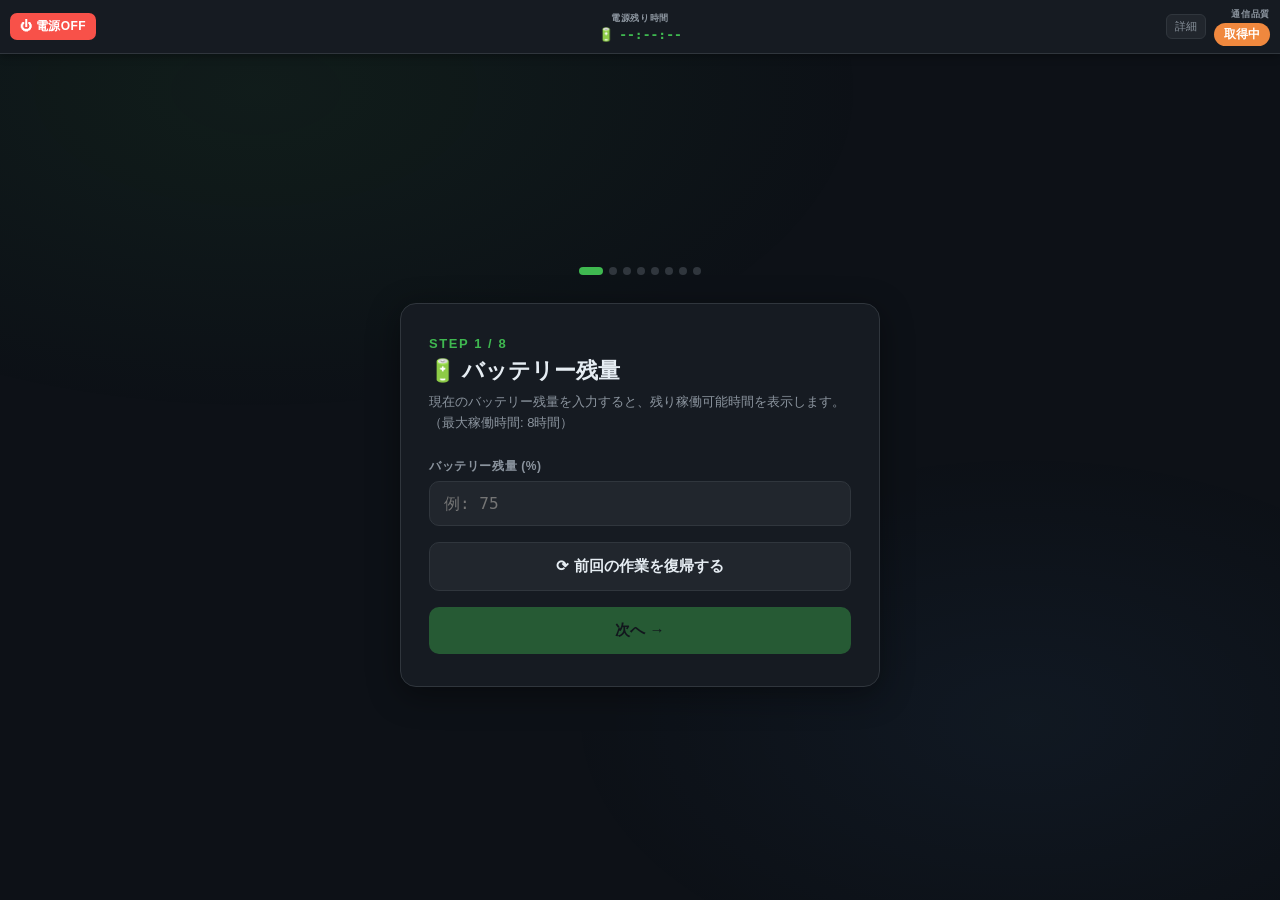
==== templates/SoccerCalculation.html @ c4f5f4d7 "初回公開: 林業支援Webアプリ (mysite) Co-Authored-By: Claude Opus 5.5 <noreply@anthropic.com>" ====
<!DOCTYPE html>
<html lang="ja">
<head>
  <meta charset="UTF-8">
  <meta name="viewport" content="width=device-width, initial-scale=1.0">
  <title>Geo Field Studio</title>

  <style>
    /* ===== CSS VARIABLES ===== */
    :root {
      --bg: #0d1117;
      --surface: #161b22;
      --surface2: #21262d;
      --border: #30363d;
      --accent: #3fb950;
      --accent2: #58a6ff;
      --warn: #f0883e;
      --danger: #f85149;
      --text: #e6edf3;
      --text2: #8b949e;
      --radius: 10px;
      --transition: 0.35s cubic-bezier(.4,0,.2,1);
    }

    * { box-sizing: border-box; margin: 0; padding: 0; }

    body {
      font-family: 'Noto Sans JP', sans-serif;
      background: var(--bg);
      color: var(--text);
      min-height: 100dvh;
      overflow-x: hidden;
    }

    /* ===== BACKGROUND TEXTURE ===== */
    body::before {
      content: '';
      position: fixed; inset: 0;
      background:
        radial-gradient(ellipse 80% 60% at 20% 10%, rgba(63,185,80,.07) 0%, transparent 60%),
        radial-gradient(ellipse 60% 50% at 80% 80%, rgba(88,166,255,.05) 0%, transparent 60%);
      pointer-events: none;
      z-index: 0;
    }

    /* ===== SCREENS ===== */
    .screen {
      position: fixed; top: 54px; left: 0; right: 0; bottom: 0;
      display: flex; flex-direction: column;
      align-items: center; justify-content: center;
      padding: 24px 20px;
      opacity: 0;
      pointer-events: none;
      transition: opacity var(--transition);
      overflow-y: auto;
      z-index: 1;
    }
    .screen.active {
      opacity: 1;
      pointer-events: all;
    }

    /* ===== CARD ===== */
    .card {
      background: var(--surface);
      border: 1px solid var(--border);
      border-radius: 16px;
      padding: 32px 28px;
      width: 100%;
      max-width: 480px;
      box-shadow: 0 8px 32px rgba(0,0,0,.4);
    }

    /* ===== STEP INDICATOR ===== */
    .step-indicator {
      display: flex; gap: 6px;
      justify-content: center;
      margin-bottom: 28px;
    }
    .step-dot {
      width: 8px; height: 8px;
      border-radius: 50%;
      background: var(--border);
      transition: background .3s, width .3s;
    }
    .step-dot.done { background: var(--accent); }
    .step-dot.current {
      background: var(--accent);
      width: 24px; border-radius: 4px;
    }

    /* ===== TYPOGRAPHY ===== */
    .screen-title {
      font-size: 13px; font-weight: 700;
      letter-spacing: .12em; text-transform: uppercase;
      color: var(--accent);
      margin-bottom: 6px;
    }
    h2 {
      font-size: 22px; font-weight: 700;
      line-height: 1.3;
      margin-bottom: 6px;
    }
    .screen-desc {
      font-size: 13px; color: var(--text2);
      line-height: 1.6;
      margin-bottom: 24px;
    }

    /* ===== INPUTS ===== */
    .field { margin-bottom: 16px; }
    .field label {
      display: block;
      font-size: 12px; font-weight: 700;
      letter-spacing: .05em; text-transform: uppercase;
      color: var(--text2);
      margin-bottom: 6px;
    }
    input[type="number"], input[type="text"], select {
      width: 100%;
      background: var(--surface2);
      border: 1px solid var(--border);
      border-radius: var(--radius);
      padding: 12px 14px;
      font-size: 16px;
      font-family: 'DM Mono', monospace;
      color: var(--text);
      outline: none;
      transition: border-color .2s;
    }
    input:focus, select:focus { border-color: var(--accent2); }
    select { font-family: 'Noto Sans JP', sans-serif; font-size: 15px; }

    /* ===== RADIO GROUP ===== */
    .radio-group { display: flex; flex-direction: column; gap: 10px; }
    .radio-option {
      display: flex; align-items: center; gap: 12px;
      background: var(--surface2);
      border: 1px solid var(--border);
      border-radius: var(--radius);
      padding: 14px 16px;
      cursor: pointer;
      transition: border-color .2s, background .2s;
    }
    .radio-option:has(input:checked) {
      border-color: var(--accent2);
      background: rgba(88,166,255,.06);
    }
    .radio-option input[type="radio"] { accent-color: var(--accent2); width: 18px; height: 18px; }
    .radio-option .opt-label { font-size: 14px; font-weight: 700; }
    .radio-option .opt-desc { font-size: 12px; color: var(--text2); margin-top: 2px; }

    /* ===== BUTTONS ===== */
    .btn {
      display: block; width: 100%;
      padding: 14px;
      border: none; border-radius: var(--radius);
      font-size: 15px; font-weight: 700;
      font-family: 'Noto Sans JP', sans-serif;
      cursor: pointer;
      transition: opacity .2s, transform .1s;
    }
    .btn:active { transform: scale(.98); }
    .btn:disabled { opacity: .4; cursor: not-allowed; }

    .btn-primary {
      background: var(--accent);
      color: #0d1117;
    }
    .btn-secondary {
      background: var(--surface2);
      color: var(--text);
      border: 1px solid var(--border);
      margin-top: 10px;
    }
    .btn-danger {
      background: var(--danger);
      color: #fff;
    }
    .btn-warn {
      background: var(--warn);
      color: #0d1117;
    }

    /* ===== BATTERY DISPLAY ===== */
    #battery-result {
      background: var(--surface2);
      border: 1px solid var(--border);
      border-radius: var(--radius);
      padding: 16px;
      text-align: center;
      margin: 16px 0;
      display: none;
    }
    #battery-result .batt-time {
      font-size: 36px; font-weight: 700;
      font-family: 'DM Mono', monospace;
      color: var(--accent);
    }
    #battery-result .batt-label { font-size: 12px; color: var(--text2); margin-top: 4px; }

    /* ===== STATUS / INFO BOX ===== */
    .info-box {
      background: var(--surface2);
      border: 1px solid var(--border);
      border-radius: var(--radius);
      padding: 14px 16px;
      font-size: 13px;
      color: var(--text2);
      margin: 12px 0;
      line-height: 1.7;
    }
    .info-box.success { border-color: var(--accent); color: var(--accent); }
    .info-box.error   { border-color: var(--danger); color: var(--danger); }
    .info-box.warn    { border-color: var(--warn);   color: var(--warn); }

    /* ===== GNSS STATUS BADGE ===== */
    .fix-badge {
      display: inline-block;
      padding: 3px 10px;
      border-radius: 999px;
      font-size: 12px; font-weight: 700;
      color: #fff;
    }

    /* ===== PROGRESS BAR ===== */
    .progress-track {
      width: 100%; height: 4px;
      background: var(--surface2);
      border-radius: 2px;
      overflow: hidden;
      margin: 8px 0;
    }
    .progress-fill {
      height: 100%;
      background: var(--accent);
      border-radius: 2px;
      transition: width .4s ease;
    }

    /* ===== BACK BUTTON ===== */
    .btn-back {
      background: none;
      border: none;
      color: var(--text2);
      font-size: 13px;
      font-family: 'Noto Sans JP', sans-serif;
      cursor: pointer;
      padding: 0 0 16px 0;
      display: inline-flex;
      align-items: center;
      gap: 4px;
      transition: color .2s;
      width: auto;
    }
    .btn-back:hover { color: var(--text); }

    /* ===== TOP BAR ===== */
    #top-bar {
      position: fixed; top: 0; left: 0; right: 0;
      z-index: 300;
      height: 54px;
      background: var(--surface);
      border-bottom: 1px solid var(--border);
      display: flex;
      align-items: center;
      padding: 0 10px;
      box-shadow: 0 2px 8px rgba(0,0,0,.35);
    }
    .tb-cell {
      flex: 1;
      display: flex;
      flex-direction: column;
      align-items: flex-start;
      gap: 2px;
    }
    .tb-cell.tb-center { align-items: center; }
    .tb-cell.tb-right  { align-items: flex-end; }
    .tb-label {
      font-size: 9px; font-weight: 700;
      letter-spacing: .08em; text-transform: uppercase;
      color: var(--text2);
    }

    #shutdown-btn {
      background: var(--danger);
      border: none;
      border-radius: 7px;
      padding: 5px 10px;
      font-size: 12px; font-weight: 700;
      font-family: 'Noto Sans JP', sans-serif;
      color: #fff;
      cursor: pointer;
      display: flex; align-items: center; gap: 4px;
      transition: opacity .2s, transform .1s;
      letter-spacing: .03em;
      white-space: nowrap;
    }
    #shutdown-btn:hover { opacity: .85; }
    #shutdown-btn:active { transform: scale(.96); }

    #battery-bar {
      font-size: 13px; font-weight: 700;
      font-family: 'DM Mono', monospace;
      color: var(--accent);
      display: flex; align-items: center; gap: 5px;
      white-space: nowrap;
    }
    #battery-bar.warn   { color: var(--warn); }
    #battery-bar.danger { color: var(--danger); }

    #gnss-mini {
      font-size: 12px;
      font-family: 'DM Mono', monospace;
      color: var(--text2);
      display: flex; align-items: center;
    }

    /* ===== DISTANCE BOX (fixed bottom-right, non-draggable) ===== */
    #distance {
      position: fixed;
      font-size: 13px;
      text-align: center;
      bottom: 20px; right: 20px;
      width: 220px;
      max-height: 55vh;
      background: var(--surface);
      border: 1px solid var(--border);
      border-radius: 14px;
      padding: 12px;
      z-index: 9999;
      box-sizing: border-box;
      overflow: auto;
      touch-action: pan-y;
      cursor: default;
      display: none;
      box-shadow: 0 8px 32px rgba(0,0,0,.5);
    }
    /* ドラッグハンドルは非表示 */
    #distance-handle { display: none; }

    /* ===== target_view ===== */
    #target_view {
      font-size: 11px;
      font-family: 'DM Mono', monospace;
      white-space: pre-wrap;
      color: var(--text2);
      padding: 0 16px 8px;
    }

    /* ===== POINT LIST ===== */
    .point-list {
      max-height: 200px;
      overflow-y: auto;
      margin: 12px 0;
      border: 1px solid var(--border);
      border-radius: var(--radius);
    }
    .point-item {
      display: flex; align-items: center; gap: 10px;
      padding: 8px 12px;
      font-size: 12px;
      font-family: 'DM Mono', monospace;
      border-bottom: 1px solid var(--border);
      color: var(--text2);
    }
    .point-item:last-child { border-bottom: none; }
    .point-item.reached { color: var(--accent); }
    .point-item .p-num {
      font-weight: 700; min-width: 28px;
      color: var(--text2);
    }
    .point-item.reached .p-num { color: var(--accent); }
    .p-check { margin-left: auto; }

    /* ===== ARRIVAL LOG ===== */
    .log-entry {
      background: var(--surface2);
      border: 1px solid var(--border);
      border-radius: 8px;
      padding: 10px 14px;
      margin-bottom: 8px;
      font-size: 12px;
      font-family: 'DM Mono', monospace;
      color: var(--text2);
      line-height: 1.7;
    }
    .log-entry .log-num {
      font-weight: 700;
      color: var(--accent);
    }

    /* ===== HIDDEN ===== */
    .hidden { display: none !important; }

    /* ===== SPINNER ===== */
    .spinner {
      display: inline-block;
      width: 20px; height: 20px;
      border: 2px solid var(--border);
      border-top-color: var(--accent);
      border-radius: 50%;
      animation: spin .8s linear infinite;
      vertical-align: middle;
      margin-right: 6px;
    }
    @keyframes spin { to { transform: rotate(360deg); } }

    /* ===== DIRECTION CANVAS ===== */
    #direction-arrow { display: block; margin: 0 auto; }

    /* ===== SCROLLBAR ===== */
    ::-webkit-scrollbar { width: 4px; }
    ::-webkit-scrollbar-track { background: var(--surface2); }
    ::-webkit-scrollbar-thumb { background: var(--border); border-radius: 2px; }

    /* ===== MOBILE ADJUST ===== */
    @media (max-width: 480px) {
      .card { padding: 24px 18px; }
      h2 { font-size: 19px; }
    }

    /* ===== position_view inside distance box ===== */
    #position_view {
      font-size: 12px;
      font-family: 'DM Mono', monospace;
      white-space: pre-wrap;
      text-align: left;
      padding: 6px 12px;
      color: var(--text);
    }

    /* ===== nav button row ===== */
    .nav-row {
      display: flex; gap: 8px;
      margin-top: 10px;
    }
    .nav-row .btn { flex: 1; font-size: 13px; padding: 10px; }

    /* input-error */
    input.input-error { border-color: var(--danger) !important; }
  </style>

  <!-- Google Maps は削除済み -->
</head>

<body>

<!-- ========== TOP BAR ========== -->
<div id="top-bar">
  <div class="tb-cell">
    <button id="shutdown-btn" onclick="shutdownPi()" title="Raspberry Pi をシャットダウン">
      ⏻ 電源OFF
    </button>
  </div>
  <div class="tb-cell tb-center">
    <div class="tb-label">電源残り時間</div>
    <div id="battery-bar">🔋 <span id="battery-bar-time">--:--:--</span></div>
  </div>
  <div class="tb-cell tb-right" style="flex-direction:row; justify-content:flex-end; align-items:center; gap:8px;">
    <button id="debug-toggle-btn" onclick="toggleDebugPanel()" style="padding:4px 8px; font-size:11px; font-family:'DM Mono',monospace; background:var(--surface2); border:1px solid var(--border); border-radius:6px; color:var(--text2); cursor:pointer;">詳細</button>
    <div style="display:flex; flex-direction:column; align-items:flex-end; gap:2px;">
      <div class="tb-label">通信品質</div>
      <div id="gnss-mini"><span id="gnss-mini-status">初期化中</span></div>
    </div>
  </div>
</div>

<!-- ========== SCREEN 1: BATTERY ========== -->
<div class="screen active" id="screen-1">
  <div class="step-indicator" id="steps-1"></div>
  <div class="card">
    <div class="screen-title">Step 1 / 8</div>
    <h2>🔋 バッテリー残量</h2>
    <p class="screen-desc">現在のバッテリー残量を入力すると、残り稼働可能時間を表示します。（最大稼働時間: 8時間）</p>

    <div class="field">
      <label>バッテリー残量 (%)</label>
      <input type="number" id="battery-pct" min="0" max="100" step="1" placeholder="例: 75">
    </div>

    <div id="battery-result">
      <div class="batt-time" id="battery-time-display">--:--</div>
      <div class="batt-label">残り稼働可能時間</div>
    </div>

    <button class="btn btn-secondary" id="btn-resume" onclick="resumeSession()">
      ⟳ 前回の作業を復帰する
    </button>
    <div id="resume-status" class="info-box hidden"></div>

    <button class="btn btn-primary" id="btn-1-next" onclick="startBatteryCountdown(); goToScreen(2)" style="margin-top:16px;" disabled>
      次へ →
    </button>
</div>
</div>
<div class="screen" id="screen-2">
  <div class="step-indicator" id="steps-2"></div>
  <div class="card">
    <button class="btn-back" onclick="goToScreen(1)">← 前の画面へ</button>
    <div class="screen-title">Step 2 / 8</div>
    <h2>🧭 コンパス許可</h2>
    <p class="screen-desc">方向矢印表示のため、デバイスのコンパス（方位センサー）へのアクセスを許可してください。</p>

    <div id="compass-status" class="info-box">コンパスの許可が必要です</div>

    <button class="btn btn-primary" id="btn-compass" onclick="requestCompass()">
      コンパスを有効化する
    </button>
    <button class="btn btn-secondary" onclick="goToScreen(3)">スキップ（PCなど）</button>
</div>
</div>

<!-- ========== SCREEN 3: GNSS START ========== -->
<div class="screen" id="screen-3">
  <div class="step-indicator" id="steps-3"></div>
  <div class="card">
    <button class="btn-back" onclick="goToScreen(2)">← 前の画面へ</button>
    <div class="screen-title">Step 3 / 8</div>
    <h2>📡 現在地の取得</h2>
    <p class="screen-desc">GNSSレシーバーからの位置情報の受信を開始します。</p>

    <div id="gnss-start-status" class="info-box">まだ開始していません</div>
    <div id="gnss-live" class="info-box hidden"></div>

    <button class="btn btn-primary" id="btn-start-gnss" onclick="startGNSS()">
      現在地の取得を開始
    </button>
    <button class="btn btn-secondary" id="btn-3-next" onclick="goToScreen(4)" disabled>
      次へ →
    </button>
</div>
</div>

<!-- ========== SCREEN 4: BASE POINT ========== -->
<div class="screen" id="screen-4">
  <div class="step-indicator" id="steps-4"></div>
  <div class="card">
    <button class="btn-back" onclick="goToScreen(3)">← 前の画面へ</button>
    <div class="screen-title">Step 4 / 8</div>
    <h2>📍 基準点（CP）の設定</h2>
    <p class="screen-desc">植林の基準となる地点を設定します。</p>

    <div class="field">
      <label>設定方法</label>
      <select id="cp_mode" autocomplete="off" onchange="toggleCPMode()">
        <option value="auto" data-desc="GNSSで現在地を測定して基準点に設定" selected>現在地から取得（10秒平均）</option>
        <option value="manual" data-desc="既知の座標を直接入力">緯度経度を手入力</option>
        <option value="plan" data-desc="植林座標の JSON を読み込んでナビへ直行">計画ファイルから読み込む</option>
      </select>
      <div id="cp_mode_desc" style="font-size:12px; color:var(--text2); margin-top:6px;">GNSSで現在地を測定して基準点に設定</div>
    </div>

    <!-- PLAN MODE -->
    <div id="cp-plan" class="hidden">
      <button class="btn btn-secondary" style="margin-top:0;" onclick="document.getElementById('plan-file').click()">
        📂 ファイルを選ぶ（JSON）
      </button>
      <input type="file" id="plan-file" accept=".json,application/json" class="hidden" onchange="loadPlanFile(this)">
      <div id="plan-status" class="info-box hidden"></div>
      <div id="plan-select-wrap" class="field hidden">
        <label>作業する区画</label>
        <select id="plan-plot-select"></select>
      </div>
      <button class="btn btn-primary hidden" id="btn-plan-start" onclick="startPlanPlot(Number(document.getElementById('plan-plot-select').value))">
        この区画でナビ開始 →
      </button>
    </div>

    <!-- AUTO MODE -->
    <div id="cp-auto">
      <button class="btn btn-primary" id="get_cp_button" onclick="getCPPosition()">
        現在地を取得（10秒平均）
      </button>
      <div id="cp_status" class="info-box hidden"></div>
    </div>

    <!-- MANUAL MODE -->
    <div id="cp-manual" class="hidden">
      <div class="field">
        <label>貼付け（緯度, 経度）</label>
        <input type="text" id="cp_paste" placeholder="32.87..., 130.74..." onblur="tryPasteCP()">
      </div>
      <div class="field">
        <label>CP 緯度</label>
        <input type="text" id="cp_lat" inputmode="decimal" readonly>
      </div>
      <div class="field">
        <label>CP 経度</label>
        <input type="text" id="cp_lon" inputmode="decimal" readonly>
      </div>
      <button class="btn btn-secondary" onclick="validateAndLockCP()">座標を確定</button>
      <div id="cp_manual_status" class="info-box hidden"></div>
    </div>



    <button class="btn btn-primary" id="btn-4-next" onclick="goToScreen(5)" disabled style="margin-top:16px;">
      次へ →
    </button>
</div>
</div>

<!-- ========== SCREEN 5: TREE PARAMS ========== -->
<div class="screen" id="screen-5">
  <div class="step-indicator" id="steps-5"></div>
  <div class="card">
    <button class="btn-back" onclick="goToScreen(4)">← 前の画面へ</button>
    <div class="screen-title">Step 5 / 8</div>
    <h2>🌲 植林パラメータ</h2>
    <p class="screen-desc">植林間隔と本数を指定してください。</p>

    <div id="tree-preview-wrap" style="margin-bottom:20px;">
      <canvas id="tree-preview-canvas" width="260" height="220" style="display:block; margin:0 auto; max-width:100%;"></canvas>
      <div id="tree-preview-info" style="font-size:12px; color:var(--text2); text-align:center; margin-top:8px; line-height:1.6;"></div>
    </div>

    <div class="field">
      <label>縦方向</label>
      <div style="display:flex; gap:10px;">
        <div style="flex:1;">
          <div style="font-size:11px; color:var(--text2); margin-bottom:4px;">間隔 (m)</div>
          <input type="number" id="tree_space_height" step="0.1" min="0.1" placeholder="例: 2.0">
        </div>
        <div style="flex:1;">
          <div style="font-size:11px; color:var(--text2); margin-bottom:4px;">本数</div>
          <input type="number" id="tree_height" step="1" min="1" placeholder="例: 10">
        </div>
      </div>
    </div>
    <div class="field">
      <label>横方向</label>
      <div style="display:flex; gap:10px;">
        <div style="flex:1;">
          <div style="font-size:11px; color:var(--text2); margin-bottom:4px;">間隔 (m)</div>
          <input type="number" id="tree_space_width" step="0.1" min="0.1" placeholder="例: 2.0">
        </div>
        <div style="flex:1;">
          <div style="font-size:11px; color:var(--text2); margin-bottom:4px;">本数</div>
          <input type="number" id="tree_width" step="1" min="1" placeholder="例: 10">
        </div>
      </div>
    </div>

    <button class="btn btn-primary" id="btn-5-next" onclick="validateTreeParams()" style="margin-top:8px;">
      次へ →
    </button>
</div>
</div>

<!-- ========== SCREEN 6: AZIMUTH ========== -->
<div class="screen" id="screen-6">
  <div class="step-indicator" id="steps-6"></div>
  <div class="card">
    <button class="btn-back" onclick="goToScreen(5)">← 前の画面へ</button>
    <div class="screen-title">Step 6 / 8</div>
    <h2>🧭 方位角の指定</h2>
    <p class="screen-desc">植林ポイントを配置する方向（方位角）を決定します。</p>

    <div class="radio-group" style="margin-bottom:16px;">
      <label class="radio-option">
        <input type="radio" id="mode_ref" name="azimuth_mode" value="ref" checked onchange="toggleAzimuthInput()">
        <div>
          <div class="opt-label">参照点を現在地で指定</div>
          <div class="opt-desc">現在地をその場で測定して方位角を算出</div>
        </div>
      </label>
      <label class="radio-option">
        <input type="radio" id="mode_manual" name="azimuth_mode" value="manual" onchange="toggleAzimuthInput()">
        <div>
          <div class="opt-label">方位角を手入力</div>
          <div class="opt-desc">0〜360° で直接入力</div>
        </div>
      </label>
    </div>

    <!-- REF MODE -->
    <div id="ref-inputs">
      <button class="btn btn-primary" id="get_ref_button" onclick="getRefPosition()">
        参照点の位置情報を取得
      </button>
      <div class="field" style="margin-top:12px;">
        <label>参照点 緯度</label>
        <input type="text" id="ref_lat" readonly>
      </div>
      <div class="field">
        <label>参照点 経度</label>
        <input type="text" id="ref_lon" readonly>
      </div>
    </div>

    <!-- MANUAL AZIMUTH -->
    <div id="manual-azimuth-input" class="hidden">
      <div class="field">
        <label>方位角 (度)</label>
        <input type="number" id="manual_azimuth" min="0" max="360" step="0.1" placeholder="例: 0.0 (北)">
      </div>
    </div>

    <div id="azimuth-status" class="info-box hidden"></div>

    <button class="btn btn-primary" id="btn-calculate" onclick="calculatePoints()" style="margin-top:8px;">
      植林ポイントを決定して次へ →
    </button>
</div>
</div>

<!-- ========== SCREEN 7: NAVIGATION ========== -->
<div class="screen" id="screen-7" style="gap:0; padding:16px 20px 32px; justify-content:space-between;">
  <div class="step-indicator" id="steps-7"></div>

  <!-- 矢印 + 距離(cm) -->
  <div style="display:flex; flex-direction:column; align-items:center; flex:1; justify-content:center; gap:10px;">
    <canvas id="direction-arrow" width="220" height="220"></canvas>
    <div id="nav-dist-cm" style="font-size:52px; font-weight:700; font-family:'DM Mono',monospace; color:var(--accent); line-height:1;">--</div>
    <div style="font-size:14px; color:var(--text2); letter-spacing:.05em;">cm</div>
  </div>

  <!-- 進捗 -->
  <div style="width:100%; max-width:400px; margin:0 auto 16px;">
    <div style="display:flex; align-items:center; gap:10px; margin-bottom:6px; justify-content:center;">
      <span style="font-size:13px; color:var(--text2);">進捗</span>
      <span id="nav-progress-text" style="font-size:13px; font-family:'DM Mono',monospace;">0 / 0</span>
    </div>
    <div class="progress-track">
      <div class="progress-fill" id="nav-progress-bar" style="width:0%"></div>
    </div>
  </div>

  <!-- 前へ戻る + スキップ + DBG -->
  <div class="nav-row" style="width:100%; max-width:400px; margin:0 auto 12px;">
    <button class="btn btn-secondary" id="prev_point_button" onclick="goBackToPreviousPoint()" disabled>← 前へ戻る</button>
    <button class="btn btn-secondary" id="skip_point_button" onclick="skipCurrentPoint()" disabled>スキップ →</button>
  </div>

  <!-- 完了 -->
  <button class="btn btn-primary" id="btn-7-next" onclick="goToScreen(8)" disabled style="width:100%; max-width:400px; margin:0 auto; display:block;">
    完了
  </button>
</div>

<!-- ========== SCREEN 8: FINISH ========== -->
<div class="screen" id="screen-8">
  <div class="step-indicator" id="steps-8"></div>
  <div class="card">
    <button class="btn-back" onclick="goToScreen(7)">← 前の画面へ</button>
    <div class="screen-title">Step 8 / 8</div>
    <h2>🎉 作業完了</h2>
    <p class="screen-desc">すべての植林ポイントへの誘導が完了しました。到着ログをダウンロードできます。</p>

    <div id="finish-summary" class="info-box success"></div>

    <button class="btn btn-primary" onclick="downloadArrivalsCSV()" style="margin-top:16px;">
      📥 到着ログ CSV をダウンロード
    </button>
    <button class="btn btn-secondary" onclick="clearArrivals()">
      🗑️ 到着ログをクリア
    </button>
  </div>
</div>

<!-- ========== FLOATING DISTANCE BOX ========== -->
<div id="distance">
  <!-- filled by initializeDistanceView() -->
</div>

<!-- ========== GNSS MONITOR (hidden, used by script) ========== -->
<pre id="target_view" style="display:none;"></pre>
<div id="status" style="display:none;"></div>

<!-- ========== DEBUG PANEL ========== -->
<div id="debug-panel" style="
  display:none; position:fixed; top:60px; left:8px; right:8px;
  max-height:60vh; overflow-y:auto; z-index:99999;
  background:#0d1117; border:1.5px solid #f85149;
  border-radius:12px; font-family:'DM Mono',monospace; font-size:11px;
  color:#e6edf3; box-shadow:0 8px 32px rgba(248,81,73,.35);
">
  <div style="
    display:flex; align-items:center; justify-content:space-between;
    padding:8px 12px; border-bottom:1px solid #30363d;
    background:#161b22; border-radius:12px 12px 0 0;
  ">
    <span style="font-weight:700; color:#f85149; letter-spacing:.06em;">🐛 DEBUG PANEL — STEP7</span>
    <button onclick="document.getElementById('debug-panel').style.display='none'"
      style="background:#f85149;border:none;border-radius:6px;color:#fff;
             padding:2px 8px;font-size:12px;cursor:pointer;font-weight:700;">✕</button>
  </div>

  <!-- State grid -->
  <div style="display:grid; grid-template-columns:1fr 1fr; gap:1px; background:#30363d; border-bottom:1px solid #30363d;">
    <div style="background:#0d1117; padding:8px 10px;">
      <div style="color:#8b949e; font-size:10px; margin-bottom:2px;">WATCH LOOP</div>
      <div id="dbg-watch" style="color:#3fb950;">--</div>
    </div>
    <div style="background:#0d1117; padding:8px 10px;">
      <div style="color:#8b949e; font-size:10px; margin-bottom:2px;">IN-FLIGHT</div>
      <div id="dbg-inflight">--</div>
    </div>
    <div style="background:#0d1117; padding:8px 10px;">
      <div style="color:#8b949e; font-size:10px; margin-bottom:2px;">POINT IDX / TOTAL</div>
      <div id="dbg-idx">--</div>
    </div>
    <div style="background:#0d1117; padding:8px 10px;">
      <div style="color:#8b949e; font-size:10px; margin-bottom:2px;">COMPASS °</div>
      <div id="dbg-compass">--</div>
    </div>
    <div style="background:#0d1117; padding:8px 10px;">
      <div style="color:#8b949e; font-size:10px; margin-bottom:2px;">CURRENT LAT</div>
      <div id="dbg-lat">--</div>
    </div>
    <div style="background:#0d1117; padding:8px 10px;">
      <div style="color:#8b949e; font-size:10px; margin-bottom:2px;">CURRENT LON</div>
      <div id="dbg-lon">--</div>
    </div>
    <div style="background:#0d1117; padding:8px 10px;">
      <div style="color:#8b949e; font-size:10px; margin-bottom:2px;">LAST DIST (m)</div>
      <div id="dbg-dist">--</div>
    </div>
    <div style="background:#0d1117; padding:8px 10px;">
      <div style="color:#8b949e; font-size:10px; margin-bottom:2px;">THRESHOLD (m)</div>
      <div id="dbg-thresh">--</div>
    </div>
    <div style="background:#0d1117; padding:8px 10px;">
      <div style="color:#8b949e; font-size:10px; margin-bottom:2px;">FIX QUALITY</div>
      <div id="dbg-fix">--</div>
    </div>
    <div style="background:#0d1117; padding:8px 10px;">
      <div style="color:#8b949e; font-size:10px; margin-bottom:2px;">LAST POLL AGO</div>
      <div id="dbg-poll-age">--</div>
    </div>
    <div style="background:#0d1117; padding:8px 10px;">
      <div style="color:#8b949e; font-size:10px; margin-bottom:2px;">CPU TEMP</div>
      <div id="dbg-temp">--</div>
    </div>
    <div style="background:#0d1117; padding:8px 10px;">
      <div style="color:#8b949e; font-size:10px; margin-bottom:2px;">GNSS接続</div>
      <div id="dbg-gnss-conn">--</div>
    </div>
  </div>

  <!-- Target coords -->
  <div style="padding:8px 10px; border-bottom:1px solid #30363d;">
    <div style="color:#8b949e; font-size:10px; margin-bottom:2px;">TARGET POINT COORDS [lon, lat]</div>
    <div id="dbg-target" style="color:#58a6ff;">--</div>
  </div>

  <!-- Log -->
  <div style="padding:8px 10px 4px;">
    <div style="display:flex;justify-content:space-between;align-items:center;margin-bottom:4px;">
      <span style="color:#8b949e; font-size:10px;">EVENT LOG (最新20件)</span>
      <button onclick="debugClearLog()"
        style="background:#21262d;border:1px solid #30363d;border-radius:4px;
               color:#8b949e;font-size:10px;padding:1px 6px;cursor:pointer;">CLR</button>
    </div>
    <div id="dbg-log" style="max-height:120px; overflow-y:auto; color:#8b949e; line-height:1.7;"></div>
  </div>
</div>


<!-- ========== HIDDEN FORM FIELDS (used by script.js logic) ========== -->
<!-- shape is fixed to "tree" -->
<input type="hidden" id="shape" value="tree">
<!-- threshold fixed to high precision -->
<input type="hidden" id="threshold-selector" value="high">

<script>
// ===== SESSION PERSISTENCE =====
const SESSION_KEY = 'gfs_session_v1';

function saveSession(patch) {
  let s = {};
  try { s = JSON.parse(localStorage.getItem(SESSION_KEY) || '{}'); } catch {}
  Object.assign(s, patch);
  localStorage.setItem(SESSION_KEY, JSON.stringify(s));
}

function loadSession() {
  try { return JSON.parse(localStorage.getItem(SESSION_KEY) || '{}'); } catch { return {}; }
}

// ===== STEP DOTS =====
function renderStepDots() {
  const total = 8;
  for (let s = 1; s <= total; s++) {
    const el = document.getElementById(`steps-${s}`);
    if (!el) continue;
    el.innerHTML = '';
    for (let i = 1; i <= total; i++) {
      const d = document.createElement('div');
      d.className = 'step-dot' + (i < s ? ' done' : i === s ? ' current' : '');
      el.appendChild(d);
    }
  }
}
// ===== SCREEN TRANSITION =====
let currentScreen = 1;
function goToScreen(n) {
  const prev = document.getElementById(`screen-${currentScreen}`);
  const next = document.getElementById(`screen-${n}`);
  if (!next) return;
  // STEP7 を離れるときは電力モニタのポーリングを止める
  if (currentScreen === 7 && n !== 7 && typeof stopPowerMonitor === 'function') {
    stopPowerMonitor();
  }
  prev.classList.remove('active');
  // fade: wait 1 frame then activate
  requestAnimationFrame(() => {
    requestAnimationFrame(() => {
      next.classList.add('active');
    });
  });
  currentScreen = n;
  saveSession({ currentScreen: n });

  document.getElementById('distance').style.display = 'none';

  if (n === 7) {
    startNavigation();
  }
  if (n === 8) {
    renderFinishScreen();
  }
}

// ===== BATTERY COUNTDOWN =====
let batteryEndTime = null;
let batteryCountdownInterval = null;

function startBatteryCountdown() {
  const pct = parseFloat(document.getElementById('battery-pct').value);
  if (isNaN(pct) || pct < 0 || pct > 100) return;
  const totalMs = (pct / 100) * 8 * 60 * 60 * 1000;
  batteryEndTime = Date.now() + totalMs;
  saveSession({ batteryEndTime });
  if (batteryCountdownInterval) clearInterval(batteryCountdownInterval);
  batteryCountdownInterval = setInterval(updateBatteryBar, 1000);
  updateBatteryBar();
}

function updateBatteryBar() {
  if (!batteryEndTime) return;
  const remaining = Math.max(0, batteryEndTime - Date.now());
  const h = Math.floor(remaining / 3600000);
  const m = Math.floor((remaining % 3600000) / 60000);
  const s = Math.floor((remaining % 60000) / 1000);
  document.getElementById('battery-bar-time').textContent =
    `${h}:${String(m).padStart(2,'0')}:${String(s).padStart(2,'0')}`;
  const bar = document.getElementById('battery-bar');
  bar.className = remaining < 20 * 60 * 1000 ? 'danger' : remaining < 60 * 60 * 1000 ? 'warn' : '';
  if (remaining <= 0) clearInterval(batteryCountdownInterval);
}

// ===== BATTERY =====
function setupBatteryInput() {
  document.getElementById('battery-pct').addEventListener('input', function() {
  const pct = parseFloat(this.value);
  const resultEl = document.getElementById('battery-result');
  const timeEl = document.getElementById('battery-time-display');
  const nextBtn = document.getElementById('btn-1-next');

  if (isNaN(pct) || pct < 0 || pct > 100) {
    resultEl.style.display = 'none';
    nextBtn.disabled = true;
    return;
  }
  const totalMins = (pct / 100) * 8 * 60;
  const h = Math.floor(totalMins / 60);
  const m = Math.round(totalMins % 60);
  timeEl.textContent = `${h}時間 ${String(m).padStart(2,'0')}分`;
  resultEl.style.display = 'block';
  nextBtn.disabled = false;

  saveSession({ batteryPct: pct });
  });
}

// ===== RESUME =====
function resumeSession() {
  const s = loadSession();
  const statusEl = document.getElementById('resume-status');
  statusEl.classList.remove('hidden');

  if (!s.currentScreen || s.currentScreen < 2) {
    statusEl.className = 'info-box error';
    statusEl.textContent = '保存されたセッションが見つかりません。';
    return;
  }

  // Restore battery
  if (s.batteryPct !== undefined) {
    const el = document.getElementById('battery-pct');
    el.value = s.batteryPct;
    el.dispatchEvent(new Event('input'));
  }

  // Restore battery countdown
  if (s.batteryEndTime && s.batteryEndTime > Date.now()) {
    batteryEndTime = s.batteryEndTime;
    if (batteryCountdownInterval) clearInterval(batteryCountdownInterval);
    batteryCountdownInterval = setInterval(updateBatteryBar, 1000);
    updateBatteryBar();
  }

  // Restore CP
  if (s.cp_lat && s.cp_lon) {
    const latEl = document.getElementById('cp_lat');
    const lonEl = document.getElementById('cp_lon');
    if (latEl) { latEl.value = s.cp_lat; latEl.readOnly = true; }
    if (lonEl) { lonEl.value = s.cp_lon; lonEl.readOnly = true; }
    document.getElementById('btn-4-next').disabled = false;
  }

  // Restore tree params
  if (s.tree_space_height) document.getElementById('tree_space_height').value = s.tree_space_height;
  if (s.tree_space_width)  document.getElementById('tree_space_width').value  = s.tree_space_width;
  if (s.tree_height) document.getElementById('tree_height').value = s.tree_height;
  if (s.tree_width)  document.getElementById('tree_width').value  = s.tree_width;
  drawTreePreview();

  // Restore ref
  if (s.ref_lat) document.getElementById('ref_lat').value = s.ref_lat;
  if (s.ref_lon) document.getElementById('ref_lon').value = s.ref_lon;

  // Restore corners
  if (s.corners && s.corners.length > 0) {
    corners = s.corners;
    nextPointIndex = s.nextPointIndex || 0;
    reached = s.reached || new Array(corners.length).fill(false);
  }

  // Restore arrival logs
  if (s.arrivalLogs && Array.isArray(s.arrivalLogs)) {
    arrivalLogs = s.arrivalLogs;
  }

  // STEP3以降に復帰する場合はコンパスと GNSS + 誘導システムを再起動
  if (s.currentScreen >= 3) {
    restartCompass();
    ensureGnssWatching();
  }

  statusEl.className = 'info-box success';
  statusEl.textContent = `セッションを復帰します。画面 ${s.currentScreen} から再開します。`;

  setTimeout(() => {
    goToScreen(Math.max(2, s.currentScreen));
    if (s.currentScreen >= 7) {
      document.getElementById('btn-7-next').disabled = nextPointIndex >= corners.length;
      updateNavProgress();
      updateNavButtons();
    }
  }, 800);
}

// コンパスを（再）起動する。ボタンクリックから呼ぶこと（iOS の requestPermission はユーザー操作が必要）
function restartCompass() {
  if (typeof DeviceOrientationEvent !== 'undefined' &&
      typeof DeviceOrientationEvent.requestPermission === 'function') {
    DeviceOrientationEvent.requestPermission()
      .then(state => { if (state === 'granted') listenOrientation(); })
      .catch(() => {});
  } else {
    listenOrientation();
  }
}

// GNSS の位置取得ループを（未開始なら）開始する
function ensureGnssWatching() {
  if (gnssStarted) return;
  gnssStarted = true;
  currentDistanceThreshold = 0.1;
  startWatching();
}

// ===== PLAN IMPORT (geo-field-studio-plan JSON) =====
// 計画ファイルの corners は [経度, 緯度] で、/calculate の結果と同じ形式なのでそのまま誘導に使う
let importedPlots = [];

function showPlanStatus(kind, text) {
  const el = document.getElementById('plan-status');
  el.className = 'info-box ' + kind;
  el.style.margin = '10px 0';
  el.style.padding = '10px 14px';
  el.textContent = text;
}

function loadPlanFile(input) {
  const file = input.files && input.files[0];
  input.value = ''; // 同じファイルを再選択できるように
  if (!file) return;
  const reader = new FileReader();
  reader.onload = () => {
    try {
      importedPlots = parsePlan(JSON.parse(reader.result));
      showPlanStatus('success', `✓ ${file.name}（${importedPlots.length} 区画）`);
    } catch (e) {
      importedPlots = [];
      showPlanStatus('error', `✕ 読み込めません：${e.message}`);
    }
    renderPlotChoices();
  };
  reader.onerror = () => showPlanStatus('error', '✕ ファイルを読み込めませんでした');
  reader.readAsText(file);
}

function parsePlan(plan) {
  if (plan?.format !== 'geo-field-studio-plan') throw new Error('geo-field-studio-plan 形式のファイルではありません');
  if (!Array.isArray(plan.plots)) throw new Error('区画（plots）がありません');
  const plots = plan.plots.map((p, i) => {
    const name = p?.name || `区画${i + 1}`;
    const pts = (Array.isArray(p?.corners) ? p.corners : []).map(c => [Number(c?.[0]), Number(c?.[1])]);
    const bad = pts.findIndex(([lon, lat]) =>
      !Number.isFinite(lon) || !Number.isFinite(lat) || Math.abs(lon) > 180 || Math.abs(lat) > 90);
    if (bad >= 0) throw new Error(`「${name}」の ${bad + 1} 番目の座標が不正です`);
    return { name, type: p?.type, corners: pts };
  }).filter(p => p.corners.length > 0);
  if (plots.length === 0) throw new Error('ポイントを含む区画がありません');
  return plots;
}

// 区画が 1 つでもプルダウンで表示（何を開始するか見えるように）。選択肢が 1 つなら操作不要
function renderPlotChoices() {
  const select = document.getElementById('plan-plot-select');
  select.innerHTML = '';
  const typeLabel = { dots: '植林点', rect: '区画の角' };
  importedPlots.forEach((plot, i) => {
    const opt = document.createElement('option');
    opt.value = String(i);
    opt.textContent = `${plot.name}（${typeLabel[plot.type] || plot.type || 'ポイント'} ${plot.corners.length} 点）`;
    select.appendChild(opt);
  });
  select.disabled = importedPlots.length <= 1;
  const hasPlots = importedPlots.length > 0;
  document.getElementById('plan-select-wrap').classList.toggle('hidden', !hasPlots);
  document.getElementById('btn-plan-start').classList.toggle('hidden', !hasPlots);
}

function startPlanPlot(i) {
  const plot = importedPlots[i];
  if (!plot) return;

  corners = plot.corners.map(c => c.slice());
  nextPointIndex = 0;
  reached = new Array(corners.length).fill(false);
  arrivalLogs = [];
  saveSession({ corners, nextPointIndex, reached, arrivalLogs, planName: plot.name });

  // コンパス・GNSS は Step 2〜3 で開始済み。念のため GNSS だけ未開始なら開始する
  ensureGnssWatching();

  goToScreen(7);
}

// ===== COMPASS =====
function requestCompass() {
  const statusEl = document.getElementById('compass-status');
  const btn = document.getElementById('btn-compass');

  if (typeof DeviceOrientationEvent !== 'undefined' &&
      typeof DeviceOrientationEvent.requestPermission === 'function') {
    DeviceOrientationEvent.requestPermission()
      .then(state => {
        if (state === 'granted') {
          listenOrientation();
          saveSession({ compassGranted: true });
          statusEl.className = 'info-box success';
          statusEl.textContent = '✓ コンパスが有効になりました';
          btn.disabled = true;
          setTimeout(() => goToScreen(3), 800);
        } else {
          statusEl.className = 'info-box error';
          statusEl.textContent = '✕ コンパスの使用が拒否されました';
        }
      })
      .catch(e => {
        statusEl.className = 'info-box error';
        statusEl.textContent = 'エラー: ' + e;
      });
  } else {
    listenOrientation();
    saveSession({ compassGranted: true });
    statusEl.className = 'info-box success';
    statusEl.textContent = '✓ コンパスを開始しました（自動許可）';
    btn.disabled = true;
    setTimeout(() => goToScreen(3), 600);
  }
}

// ===== GNSS START =====
let gnssStarted = false;
function startGNSS() {
  if (gnssStarted) return;
  gnssStarted = true;

  // fixed threshold = high precision
  currentDistanceThreshold = 0.1;

  const statusEl = document.getElementById('gnss-start-status');
  const liveEl = document.getElementById('gnss-live');
  const btn = document.getElementById('btn-start-gnss');
  const nextBtn = document.getElementById('btn-3-next');

  statusEl.textContent = '接続中...';
  btn.disabled = true;

  startWatching();

  // Check first response
  const checkInterval = setInterval(async () => {
    try {
      const r = await fetch('/location');
      if (!r.ok) return;
      const data = await r.json();
      if (data.lat !== null && data.lon !== null) {
        clearInterval(checkInterval);
        statusEl.className = 'info-box success';
        statusEl.textContent = '✓ 位置情報を受信しました';
        liveEl.classList.remove('hidden');
        liveEl.textContent = `緯度: ${data.lat?.toFixed(6)}\n経度: ${data.lon?.toFixed(6)}`;
        nextBtn.disabled = false;
        setTimeout(() => goToScreen(4), 800);
      } else {
        statusEl.textContent = '衛星を探しています...';
      }
    } catch {}
  }, 1000);
}

// ===== CP MODE TOGGLE =====
function toggleCPMode() {
  const select = document.getElementById('cp_mode');
  const mode = select.value || 'auto';
  document.getElementById('cp_mode_desc').textContent = select.selectedOptions[0]?.dataset.desc || '';
  document.getElementById('cp-auto').classList.toggle('hidden', mode !== 'auto');
  document.getElementById('cp-manual').classList.toggle('hidden', mode !== 'manual');
  document.getElementById('cp-plan').classList.toggle('hidden', mode !== 'plan');
  // 計画ファイルモードでは「この区画でナビ開始」が次へボタンの代わり
  document.getElementById('btn-4-next').classList.toggle('hidden', mode === 'plan');
  if (mode === 'manual') {
    // make cp_lat/lon editable
    const latEl = document.getElementById('cp_lat');
    const lonEl = document.getElementById('cp_lon');
    if (latEl) { latEl.readOnly = false; }
    if (lonEl) { lonEl.readOnly = false; }
  }
}

function tryPasteCP() {
  const paste = document.getElementById('cp_paste').value.trim();
  if (!paste) return;
  const parts = paste.split(/[,\s]+/).map(s => s.trim()).filter(Boolean);
  if (parts.length >= 2) {
    document.getElementById('cp_lat').value = parts[0];
    document.getElementById('cp_lon').value = parts[1];
    validateCP(false);
  }
}

function validateCP(showFeedback = true) {
  const latEl = document.getElementById('cp_lat');
  const lonEl = document.getElementById('cp_lon');
  if (!latEl || !lonEl) return false;
  const lat = Number(latEl.value);
  const lon = Number(lonEl.value);
  let ok = true;
  if (!Number.isFinite(lat) || lat < -90 || lat > 90) {
    ok = false; if (showFeedback) latEl.classList.add('input-error');
  } else { latEl.classList.remove('input-error'); }
  if (!Number.isFinite(lon) || lon < -180 || lon > 180) {
    ok = false; if (showFeedback) lonEl.classList.add('input-error');
  } else { lonEl.classList.remove('input-error'); }
  return ok;
}

function validateAndLockCP() {
  const statusEl = document.getElementById('cp_manual_status');
  if (validateCP(true)) {
    document.getElementById('cp_lat').readOnly = true;
    document.getElementById('cp_lon').readOnly = true;
    statusEl.classList.remove('hidden');
    statusEl.className = 'info-box success';
    statusEl.textContent = '✓ CP座標を確定しました';
    document.getElementById('btn-4-next').disabled = false;
    saveSession({
      cp_lat: document.getElementById('cp_lat').value,
      cp_lon: document.getElementById('cp_lon').value
    });
  } else {
    statusEl.classList.remove('hidden');
    statusEl.className = 'info-box error';
    statusEl.textContent = '✕ 有効な数値を入力してください';
  }
}

function callCPFilled(lat, lon) {
  const latEl = document.getElementById('cp_lat');
  const lonEl = document.getElementById('cp_lon');
  if (latEl) { latEl.value = String(lat); latEl.readOnly = true; }
  if (lonEl) { lonEl.value = String(lon); lonEl.readOnly = true; }
  const st = document.getElementById('cp_status');
  if (st) { st.classList.remove('hidden'); st.className = 'info-box success'; st.textContent = `✓ CP: ${lat.toFixed(6)}, ${lon.toFixed(6)}`; }
  document.getElementById('btn-4-next').disabled = false;
  saveSession({ cp_lat: String(lat), cp_lon: String(lon) });
}

// ===== TREE PARAMS VALIDATION =====
function validateTreeParams() {
  const spaceHeight = parseFloat(document.getElementById('tree_space_height').value);
  const spaceWidth  = parseFloat(document.getElementById('tree_space_width').value);
  const height = parseInt(document.getElementById('tree_height').value);
  const width  = parseInt(document.getElementById('tree_width').value);

  if (isNaN(spaceHeight) || spaceHeight <= 0 || isNaN(spaceWidth) || spaceWidth <= 0 ||
      isNaN(height) || height < 1 || isNaN(width) || width < 1) {
    alert('すべての値を正しく入力してください。');
    return;
  }
  saveSession({ tree_space_height: spaceHeight, tree_space_width: spaceWidth, tree_height: height, tree_width: width });
  goToScreen(6);
}

// ===== TREE PARAMS PREVIEW (縦横を視覚化する図) =====
function drawArrowLine(ctx, x1, y1, x2, y2, color) {
  const headLen = 7;
  ctx.strokeStyle = color;
  ctx.fillStyle = color;
  ctx.lineWidth = 1.5;
  ctx.beginPath();
  ctx.moveTo(x1, y1);
  ctx.lineTo(x2, y2);
  ctx.stroke();
  [[x1, y1, x2, y2], [x2, y2, x1, y1]].forEach(([fx, fy, tx, ty]) => {
    const angle = Math.atan2(ty - fy, tx - fx);
    ctx.beginPath();
    ctx.moveTo(tx, ty);
    ctx.lineTo(tx - headLen * Math.cos(angle - Math.PI / 6), ty - headLen * Math.sin(angle - Math.PI / 6));
    ctx.lineTo(tx - headLen * Math.cos(angle + Math.PI / 6), ty - headLen * Math.sin(angle + Math.PI / 6));
    ctx.closePath();
    ctx.fill();
  });
}

function drawTreePreview() {
  const canvas = document.getElementById('tree-preview-canvas');
  if (!canvas) return;
  const ctx = canvas.getContext('2d');
  const W = canvas.width, H = canvas.height;
  ctx.clearRect(0, 0, W, H);

  const spaceHeight = parseFloat(document.getElementById('tree_space_height').value) || 2.0;
  const spaceWidth  = parseFloat(document.getElementById('tree_space_width').value)  || 2.0;
  const countHeight = parseInt(document.getElementById('tree_height').value) || 10;
  const countWidth  = parseInt(document.getElementById('tree_width').value)  || 10;

  const lenV = Math.max(spaceHeight * (countHeight - 1), 0.01); // 縦方向の全長 (m)
  const lenH = Math.max(spaceWidth  * (countWidth  - 1), 0.01); // 横方向の全長 (m)

  const marginX = 50, marginTop = 40, marginBottom = 18;
  const drawW = W - marginX * 2;
  const drawH = H - marginTop - marginBottom;

  const scale = Math.min(drawW / lenH, drawH / lenV);
  const rectW = Math.max(lenH * scale, 4);
  const rectH = Math.max(lenV * scale, 4);
  const x0 = (W - rectW) / 2;
  const y0 = marginTop + (drawH - rectH) / 2;

  // 矩形（植林エリア）
  ctx.fillStyle = 'rgba(63,185,80,.12)';
  ctx.strokeStyle = '#3fb950';
  ctx.lineWidth = 2;
  ctx.fillRect(x0, y0, rectW, rectH);
  ctx.strokeRect(x0, y0, rectW, rectH);

  // 木の位置（多すぎる場合は省略。基準点(CP)だけは常に表示）
  if (countWidth <= 16 && countHeight <= 16) {
    ctx.fillStyle = '#e6edf3';
    for (let i = 0; i < countWidth; i++) {
      const px = x0 + (countWidth === 1 ? rectW / 2 : (i * rectW) / (countWidth - 1));
      for (let j = 0; j < countHeight; j++) {
        if (i === 0 && j === countHeight - 1) continue; // 基準点は後で赤く強調して描く
        const py = y0 + (countHeight === 1 ? rectH / 2 : (j * rectH) / (countHeight - 1));
        ctx.beginPath();
        ctx.arc(px, py, 2.5, 0, Math.PI * 2);
        ctx.fill();
      }
    }
  }

  // 基準点(CP) = i=0,j=countHeight-1（左下）を赤丸で強調
  ctx.fillStyle = '#f85149';
  ctx.beginPath();
  ctx.arc(x0, y0 + rectH, 4.5, 0, Math.PI * 2);
  ctx.fill();
  ctx.strokeStyle = '#0d1117';
  ctx.lineWidth = 1;
  ctx.stroke();

  // 横方向の矢印（上）
  const arrY = marginTop - 14;
  drawArrowLine(ctx, x0, arrY, x0 + rectW, arrY, '#58a6ff');
  ctx.fillStyle = '#58a6ff';
  ctx.font = 'bold 13px "Noto Sans JP", sans-serif';
  ctx.textAlign = 'center';
  ctx.textBaseline = 'middle';
  ctx.fillText('横', x0 + rectW / 2, arrY - 14);

  // 縦方向の矢印（左）
  const arrX = marginX - 28;
  drawArrowLine(ctx, arrX, y0, arrX, y0 + rectH, '#f0883e');
  ctx.fillStyle = '#f0883e';
  ctx.font = 'bold 13px "Noto Sans JP", sans-serif';
  ctx.save();
  ctx.translate(arrX - 16, y0 + rectH / 2);
  ctx.rotate(-Math.PI / 2);
  ctx.fillText('縦', 0, 0);
  ctx.restore();

  // 数値情報（HTML側、文字つぶれ防止のためcanvas外に表示）
  const infoEl = document.getElementById('tree-preview-info');
  if (infoEl) {
    infoEl.innerHTML =
      `<span style="color:#f85149;">● 基準点（CP）</span><br>` +
      `<span style="color:#f0883e;">縦: ${spaceHeight.toFixed(1)}m × ${countHeight}本（全長 ${lenV.toFixed(1)}m）</span><br>` +
      `<span style="color:#58a6ff;">横: ${spaceWidth.toFixed(1)}m × ${countWidth}本（全長 ${lenH.toFixed(1)}m）</span>`;
  }
}

function setupTreePreview() {
  ['tree_space_height', 'tree_space_width', 'tree_height', 'tree_width'].forEach(id => {
    const el = document.getElementById(id);
    if (el) el.addEventListener('input', drawTreePreview);
  });
  drawTreePreview();
}

// ===== AZIMUTH TOGGLE =====
function toggleAzimuthInput() {
  const isManual = document.getElementById('mode_manual').checked;
  document.getElementById('ref-inputs').classList.toggle('hidden', isManual);
  document.getElementById('manual-azimuth-input').classList.toggle('hidden', !isManual);
}

// ===== CALCULATE POINTS =====
function calculatePoints() {
  const azimuth_mode = document.querySelector('input[name="azimuth_mode"]:checked').value;
  const cp_lat = document.getElementById('cp_lat').value;
  const cp_lon = document.getElementById('cp_lon').value;
  const tree_space_height = parseFloat(document.getElementById('tree_space_height').value);
  const tree_space_width  = parseFloat(document.getElementById('tree_space_width').value);
  const tree_height = parseInt(document.getElementById('tree_height').value);
  const tree_width  = parseInt(document.getElementById('tree_width').value);
  const statusEl = document.getElementById('azimuth-status');
  const btn = document.getElementById('btn-calculate');

  let data = {
    shape: 'tree',
    cp_lat, cp_lon,
    azimuth_mode,
    tree_space_height, tree_space_width, tree_height, tree_width
  };

  if (azimuth_mode === 'ref') {
    const ref_lat = document.getElementById('ref_lat').value;
    const ref_lon = document.getElementById('ref_lon').value;
    if (!ref_lat || !ref_lon) {
      statusEl.classList.remove('hidden');
      statusEl.className = 'info-box error';
      statusEl.textContent = '✕ 参照点を取得してください';
      return;
    }
    data.ref_lat = ref_lat;
    data.ref_lon = ref_lon;
    saveSession({ ref_lat, ref_lon });
  } else {
    const az = parseFloat(document.getElementById('manual_azimuth').value);
    if (isNaN(az)) {
      statusEl.classList.remove('hidden');
      statusEl.className = 'info-box error';
      statusEl.textContent = '✕ 方位角を入力してください';
      return;
    }
    data.manual_azimuth = az;
    saveSession({ manual_azimuth: az });
  }

  btn.disabled = true;
  btn.innerHTML = '<span class="spinner"></span> 計算中...';
  statusEl.classList.remove('hidden');
  statusEl.className = 'info-box';
  statusEl.textContent = 'サーバーで計算中...';

  fetch('/calculate', {
    method: 'POST',
    headers: { 'Content-Type': 'application/json' },
    body: JSON.stringify(data)
  })
  .then(r => { if (!r.ok) throw new Error(`HTTP ${r.status}`); return r.json(); })
  .then(result => {
    if (result?.error) throw new Error(result.error);
    if (!Array.isArray(result?.result)) throw new Error('不正なデータ形式');

    corners = result.result;
    nextPointIndex = 0;
    reached = new Array(corners.length).fill(false);

    saveSession({ corners, nextPointIndex: 0, reached });

    statusEl.className = 'info-box success';
    statusEl.textContent = `✓ ${corners.length} ポイントを算出しました`;
    btn.disabled = false;
    btn.innerHTML = '植林ポイントを決定して次へ →';

    setTimeout(() => goToScreen(7), 600);
  })
  .catch(err => {
    statusEl.className = 'info-box error';
    statusEl.textContent = `✕ エラー: ${err.message}`;
    btn.disabled = false;
    btn.innerHTML = '植林ポイントを決定して次へ →';
  });
}

// ===== NAVIGATION SCREEN =====
function startNavigation() {
  updateNavProgress();
  updateNavButtons();
  setTargetPoints();
}

function updateNavProgress() {
  const total = corners.length;
  const done  = nextPointIndex;
  document.getElementById('nav-progress-text').textContent = `${done} / ${total}`;
  document.getElementById('nav-progress-bar').style.width = total > 0 ? `${(done/total)*100}%` : '0%';
  if (done >= total && total > 0) {
    document.getElementById('btn-7-next').disabled = false;
  }
}

// ===== ARRIVAL LOG =====
let arrivalLogs = [];

// ===== FINISH SCREEN =====
function renderFinishScreen() {
  const total = corners.length;
  const done  = arrivalLogs.length;
  const el = document.getElementById('finish-summary');
  el.textContent = `全 ${total} ポイントのうち ${done} ポイントへ到達しました。`;
}

// ===== GNSS MINI MONITOR =====
// /gnss-status はこのループでのみ取得し、他の監視（電力モニタ／デバッグパネル）は
// この共有キャッシュを参照して重複ポーリングを避ける
let _gnssStatusCache = null;
function startGnssMiniMonitor() {
  setInterval(async () => {
  try {
    const [locRes, gnssRes] = await Promise.all([
      fetch('/location'),
      fetch('/gnss-status').then(r => r.ok ? r.json() : null).catch(() => null)
    ]);
    _gnssStatusCache = gnssRes;

    // USBの認識がない場合に限り「切断」
    if (gnssRes && gnssRes.device_present === false) {
      document.getElementById('gnss-mini-status').innerHTML =
        `<span class="fix-badge" style="background:#f85149">切断</span>`;
      return;
    }
    if (!locRes.ok || !gnssRes || !gnssRes.connected) {
      document.getElementById('gnss-mini-status').innerHTML =
        `<span class="fix-badge" style="background:#f0883e">取得中</span>`;
      return;
    }
    const d = await locRes.json();
    let q, color;
    const gga = d.gga_fix_quality;
    const mode = d.mode;
    if (mode === 1 || typeof gga !== 'number' || (d.lat == null && d.lon == null)) {
      q = '取得中'; color = '#f0883e';
    } else if (gga === 3) {
      // gpsd STATUS_RTK_FIX(3) = RTK Fixed（最良）
      q = `Q:${gga}`; color = '#3fb950';
    } else {
      q = `Q:${gga}`; color = '#f59e0b';
    }
    document.getElementById('gnss-mini-status').innerHTML =
      `<span class="fix-badge" style="background:${color}">${q}</span>`;
  } catch {
    document.getElementById('gnss-mini-status').innerHTML =
      `<span class="fix-badge" style="background:#f0883e">取得中</span>`;
  }
  }, 1000);
}

// ===== SHUTDOWN =====
function shutdownPi() {
  if (!confirm('Raspberry Pi の電源を切りますか？\n緑のランプが消えてからケーブルを抜いてください。')) return;

  const btn = document.getElementById('shutdown-btn');
  if (btn) {
    btn.disabled = true;
    btn.textContent = '停止中...';
  }

  fetch('/shutdown', { method: 'POST' })
    .then(r => {
      if (r.ok) {
        alert('シャットダウンを開始しました。\n緑のランプが完全に消えたらケーブルを抜いてください。');
      } else {
        alert('エラーが発生しました。');
        if (btn) { btn.disabled = false; btn.innerHTML = '⏻ 電源OFF'; }
      }
    })
    .catch(e => {
      alert('通信エラー: ' + e);
      if (btn) { btn.disabled = false; btn.innerHTML = '⏻ 電源OFF'; }
    });
}

// ===== TOGGLES THAT script.js ALSO CALLS =====
// DOMContentLoaded は script.js 側で一元管理するためここでは不要
</script>

<!-- Original script.js (logic preserved) -->
<script src="script.js?v=5"></script>

<script>
// ===== PATCH: override/extend script.js functions to work with new UI =====
// getCPPosition / getRefPosition は script.js 側で完全実装済みのため上書き不要

function applyNavPatches() {
// Patch checkProximity to update nav progress and log
const _origCheckProximity = window.checkProximity;
window.checkProximity = function(currentLat, currentLon, givenDistance) {
  const prevIndex = nextPointIndex;
  _origCheckProximity && _origCheckProximity(currentLat, currentLon, givenDistance);
  if (nextPointIndex !== prevIndex) {
    // A point was reached（位置は到着ダイアログで OK を押した時点のものに差し替える）
    const entry = {
      index: prevIndex + 1,
      time: new Date().toLocaleTimeString('ja-JP'),
      lat: currentLat,
      lon: currentLon
    };
    arrivalLogs.push(entry);
    updateNavProgress();
    saveSession({ nextPointIndex, reached, arrivalLogs });
    Promise.resolve(window._lastArrivalRecord).then(pos => {
      if (!pos) return;
      entry.lat = pos.lat;
      entry.lon = pos.lon;
      saveSession({ arrivalLogs });
    });
  }
};

// Patch updateNextPointMessage to go to screen 8 automatically when done
const _origUpdateNext = window.updateNextPointMessage;
window.updateNextPointMessage = function() {
  _origUpdateNext && _origUpdateNext();
  if (nextPointIndex >= corners.length && corners.length > 0) {
    updateNavProgress();
    document.getElementById('btn-7-next').disabled = false;
    setTimeout(() => goToScreen(8), 800);
  }
};

// Patch skipCurrentPoint / goBackToPreviousPoint to update progress
const _origSkip = window.skipCurrentPoint;
window.skipCurrentPoint = function() {
  _origSkip && _origSkip();
  updateNavProgress();
  saveSession({ nextPointIndex, reached });
  if (nextPointIndex >= corners.length && corners.length > 0) {
    setTimeout(() => goToScreen(8), 800);
  }
};

const _origPrev = window.goBackToPreviousPoint;
window.goBackToPreviousPoint = function() {
  _origPrev && _origPrev();
  updateNavProgress();
  saveSession({ nextPointIndex, reached });
};
}

// ===== DEBUG SYSTEM =====
let _debugLog = [];
let _lastPollTime = null;
let _lastDist = null;

function debugLog(msg, color) {
  const time = new Date().toLocaleTimeString('ja-JP', { hour12: false });
  _debugLog.unshift({ time, msg, color: color || '#8b949e' });
  if (_debugLog.length > 20) _debugLog.length = 20;
  const el = document.getElementById('dbg-log');
  if (el) {
    el.innerHTML = _debugLog.map(e =>
      `<div style="color:${e.color}"><span style="color:#444;">[${e.time}]</span> ${e.msg}</div>`
    ).join('');
  }
}

function debugClearLog() {
  _debugLog = [];
  const el = document.getElementById('dbg-log');
  if (el) el.innerHTML = '';
}

function debugUpdateState() {
  const panel = document.getElementById('debug-panel');
  if (!panel || panel.style.display === 'none') return;

  // Watch loop
  const watchEl = document.getElementById('dbg-watch');
  if (watchEl) {
    const active = !!watchInterval;
    watchEl.textContent = active ? '✓ ACTIVE' : '✗ STOPPED';
    watchEl.style.color = active ? '#3fb950' : '#f85149';
  }

  // inFlight
  const ifEl = document.getElementById('dbg-inflight');
  if (ifEl) {
    ifEl.textContent = inFlight ? '🔒 true' : '✓ false';
    ifEl.style.color = inFlight ? '#f0883e' : '#3fb950';
  }

  // Point index
  const idxEl = document.getElementById('dbg-idx');
  if (idxEl) idxEl.textContent = `${nextPointIndex} / ${corners.length}`;

  // Compass
  const cmpEl = document.getElementById('dbg-compass');
  if (cmpEl) cmpEl.textContent = (compassHeading !== null && compassHeading !== undefined)
    ? `${Math.round(compassHeading)}°` : '未取得';

  // Location
  const loc = window.latestLocation;
  const latEl = document.getElementById('dbg-lat');
  const lonEl = document.getElementById('dbg-lon');
  if (latEl) latEl.textContent = (loc && typeof loc.lat === 'number') ? loc.lat.toFixed(8) : '--';
  if (lonEl) lonEl.textContent = (loc && typeof loc.lon === 'number') ? loc.lon.toFixed(8) : '--';

  // Last distance
  const dstEl = document.getElementById('dbg-dist');
  if (dstEl) dstEl.textContent = (_lastDist !== null) ? _lastDist.toFixed(3) : '--';

  // Threshold
  const thrEl = document.getElementById('dbg-thresh');
  if (thrEl) thrEl.textContent = (typeof currentDistanceThreshold === 'number')
    ? currentDistanceThreshold.toFixed(2) : '--';

  // Fix quality
  const fixEl = document.getElementById('dbg-fix');
  if (fixEl && loc) {
    const gga = loc.gga_fix_quality;
    const mode = loc.mode;
    let label = '--', color = '#8b949e';
    if (mode === 1 || gga === 0) { label = '初期化中 (Q:' + gga + ')'; color = '#9ca3af'; }
    else if (gga === 4)          { label = '安定 (Q:4)';   color = '#3fb950'; }
    else if (gga !== undefined)  { label = `不安定 (Q:${gga})`; color = '#f0883e'; }
    fixEl.innerHTML = `<span style="color:${color}">${label}</span>`;
  }

  // Poll age
  const ageEl = document.getElementById('dbg-poll-age');
  if (ageEl) {
    if (_lastPollTime) {
      const age = Math.round((Date.now() - _lastPollTime) / 100) / 10;
      ageEl.textContent = `${age}s`;
      ageEl.style.color = age > 3 ? '#f85149' : age > 1.5 ? '#f0883e' : '#3fb950';
    } else {
      ageEl.textContent = 'なし';
    }
  }

  // Target
  const tgtEl = document.getElementById('dbg-target');
  if (tgtEl) {
    if (corners.length > 0 && nextPointIndex < corners.length) {
      const c = corners[nextPointIndex];
      tgtEl.textContent = `[${c[0]?.toFixed(8)}, ${c[1]?.toFixed(8)}]`;
    } else {
      tgtEl.textContent = corners.length === 0 ? 'corners未設定' : '全ポイント完了';
    }
  }

  // CPU Temperature (非同期、パネルが開いている時だけ)
  fetch('/temperature').then(r => r.ok ? r.json() : null).then(d => {
    const el = document.getElementById('dbg-temp');
    if (!el) return;
    if (d && d.temp_c !== null) {
      const t = d.temp_c;
      el.textContent = `${t.toFixed(1)} °C`;
      el.style.color = t >= 80 ? '#f85149' : t >= 70 ? '#f0883e' : '#3fb950';
    } else {
      el.textContent = 'N/A';
      el.style.color = '#8b949e';
    }
  }).catch(() => {});

  // GNSS接続状況（gnss-mini監視の共有キャッシュを参照）
  {
    const d = _gnssStatusCache;
    const el = document.getElementById('dbg-gnss-conn');
    if (el) {
      if (!d) {
        el.textContent = 'N/A'; el.style.color = '#8b949e';
      } else if (d.connected) {
        const age = d.data_age_s;
        const fresh = age !== null && age < 5;
        el.innerHTML = `<span style="color:#3fb950">接続中</span>${age !== null ? ` <span style="color:${fresh ? '#3fb950' : '#f0883e'}">(${age}s前)</span>` : ''}`;
      } else if (d.device_present) {
        el.innerHTML = '<span style="color:#f0883e">取得中</span>';
      } else {
        el.innerHTML = '<span style="color:#f85149">切断</span>';
      }
    }
  }
}

function toggleDebugPanel() {
  const panel = document.getElementById('debug-panel');
  if (!panel) return;
  const visible = panel.style.display !== 'none';
  panel.style.display = visible ? 'none' : 'block';
  if (!visible) debugUpdateState();
}

// デバッグパネルの定期更新（1000ms）
function startDebugPanel() {
  setInterval(debugUpdateState, 1000);
}

function applyDebugPatches() {
// script.js の requestPiLocation をパッチしてポーリング時刻を記録
const _origReqPiLoc = window.requestPiLocation;
window.requestPiLocation = function() {
  _lastPollTime = Date.now();
  _origReqPiLoc && _origReqPiLoc();
};

// showPosition をパッチして距離計算結果を補足
const _origShowPos = window.showPosition;
window.showPosition = function(position) {
  const lat = position.coords?.latitude;
  const lon = position.coords?.longitude;
  if (typeof lat === 'number' && typeof lon === 'number') {
    debugLog(`位置更新: (${lat.toFixed(6)}, ${lon.toFixed(6)}) idx=${nextPointIndex}/${corners.length}`);
  } else {
    debugLog('位置更新: lat/lon なし', '#f0883e');
  }
  _origShowPos && _origShowPos(position);
};

// /calculate_distance_azimuth の結果をパッチで捕捉
// → showPosition 内の fetch を直接ラップはできないため、
//    updateDistanceAndAzimuth をパッチして距離を記録
const _origUDA2 = window.updateDistanceAndAzimuth;
window.updateDistanceAndAzimuth = function(idx, data) {
  _lastDist = data.distance;
  debugLog(`距離API: ${data.distance.toFixed(3)}m  方位:${data.azimuth.toFixed(1)}°`, '#58a6ff');
  _origUDA2 && _origUDA2(idx, data);
};

// checkProximity をパッチして到達イベントをログ
const _origCP2 = window.checkProximity;
window.checkProximity = function(currentLat, currentLon, givenDistance) {
  if (typeof givenDistance === 'number') {
    const thresh = currentDistanceThreshold;
    if (givenDistance <= thresh) {
      debugLog(`⚠ 閾値以内: ${givenDistance.toFixed(3)}m ≤ ${thresh}m  P${nextPointIndex+1}`, '#f0883e');
    }
  }
  _origCP2 && _origCP2(currentLat, currentLon, givenDistance);
};

// startWatching / stopWatching をパッチ
const _origSW2 = window.startWatching;
window.startWatching = function() {
  debugLog('startWatching() 呼び出し', '#3fb950');
  _origSW2 && _origSW2();
};

const _origStW2 = window.stopWatching;
window.stopWatching = function() {
  debugLog('stopWatching() 呼び出し ← ループ停止', '#f85149');
  _origStW2 && _origStW2();
};

// STEP7 表示時フック
const _origStartNav = window.startNavigation;
window.startNavigation = function() {
  debugLog('=== startNavigation() ===', '#f0883e');
  startPowerMonitor();
  _origStartNav && _origStartNav();
};
}

// ===== END DEBUG SYSTEM =====

// ===== 電力・接続モニター =====
let _powerMonitorInterval = null;
let _disconnectPowerLog = [];

// pm-* 表示要素は撤去済み（非表示だった）。ここでは電力状態の取得と
// GNSS切断時の診断記録だけを行う。GNSS接続状態は gnss-mini 監視の共有キャッシュを参照。
function updatePowerMonitor() {
  fetch('/power-status').then(r => r.ok ? r.json() : null).catch(() => null).then(pw => {
    const gs = _gnssStatusCache;
    const connected = gs?.connected ?? false;
    const volt = pw?.voltage ?? null;

    // 切断時のデータを記録（GNSS切断調査用）
    if (!connected && pw) {
      const record = {
        time: new Date().toISOString(),
        voltage: volt,
        under_voltage_now: pw.under_voltage_now,
        under_voltage_past: pw.under_voltage_past,
        throttled_now: pw.throttled_now,
        throttled_past: pw.throttled_past,
        throttled_hex: pw.throttled_hex,
      };
      if (_disconnectPowerLog.length === 0 ||
          _disconnectPowerLog[_disconnectPowerLog.length - 1].time !== record.time) {
        _disconnectPowerLog.push(record);
        console.warn('[GNSS切断記録]', record);
      }
    }
  });
}

// STEP7表示中は1秒ごとに更新
function startPowerMonitor() {
  if (_powerMonitorInterval) return;
  updatePowerMonitor();
  _powerMonitorInterval = setInterval(updatePowerMonitor, 1000);
}

function stopPowerMonitor() {
  if (_powerMonitorInterval) {
    clearInterval(_powerMonitorInterval);
    _powerMonitorInterval = null;
  }
}

// 切断ログを取得する関数（デバッグ用）
window.getDisconnectPowerLog = function() { return _disconnectPowerLog; };

function applyViewPatches() {
// initializeDistanceView: #distanceにスタブ要素だけ作成し、direction-arrowは触らない
window.initializeDistanceView = function() {
  const dist = document.getElementById('distance');
  if (dist) {
    dist.innerHTML = `
      <pre id="position_view" style="display:none;"></pre>
      <span id="point-index" style="display:none;"></span>
      <span id="distance-value" style="display:none;"></span>
      <span id="azimuth-value" style="display:none;"></span>
    `;
  }
};

// updateDistanceAndAzimuth: screen-7のcm表示・緯度経度表示も更新
const _origUpdateDA = window.updateDistanceAndAzimuth;
window.updateDistanceAndAzimuth = function(idx, data) {
  _origUpdateDA(idx, data);
  const cmEl = document.getElementById('nav-dist-cm');
  if (cmEl) cmEl.textContent = Math.round(data.distance * 100).toLocaleString();
};
}

// ===== ORDERED STARTUP =====
// 起動時のセットアップ処理を、定義した順に一つずつ実行する
// （すべて同期実行なので、従来どおり script.js の DOMContentLoaded より前に完了する）
function initApp() {
  renderStepDots();        // 1. ステップ表示を生成
  setupBatteryInput();     // 2. バッテリー入力のイベント登録
  setupTreePreview();      // 3. 植林プレビューのイベント登録＋初期描画
  applyNavPatches();       // 4. ナビ系 script.js 関数のパッチ適用
  applyDebugPatches();     // 5. デバッグ系のパッチ適用
  applyViewPatches();      // 6. 表示系（距離／CM）のパッチ適用
  startGnssMiniMonitor();  // 7. GNSS通信品質モニタの定期ポーリング開始
  startDebugPanel();       // 8. デバッグパネルの定期更新開始
}
initApp();
</script>

</body>
</html>
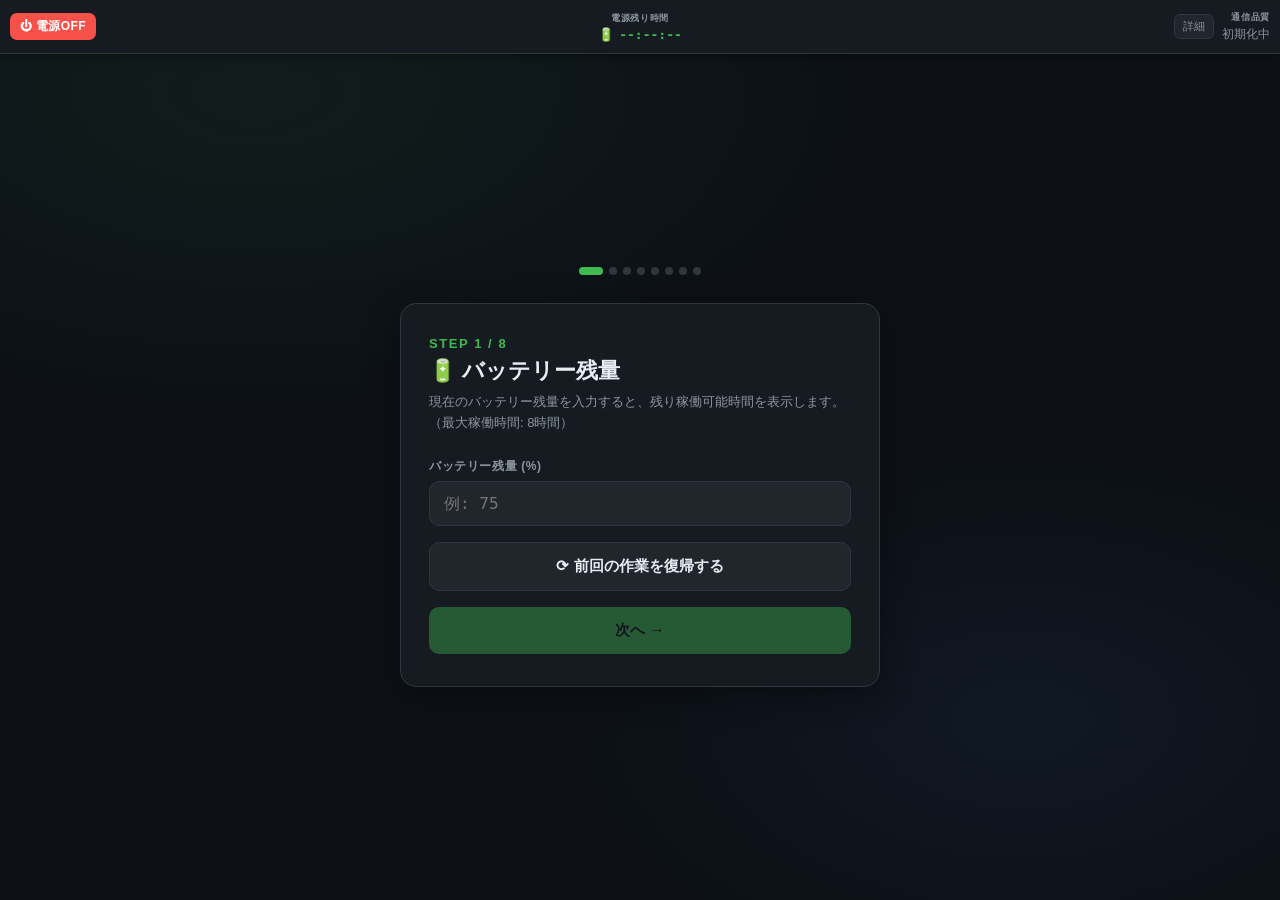
==== commit 405f5d6f: "測位計算の補正値使い回しと受信品質コードの不一致を修正 - TreePlanting/RectangleCalculation/TrackCalculation: 1mあたりの緯度経度差を   モジュ" ====
--- a/templates/SoccerCalculation.html
+++ b/templates/SoccerCalculation.html
@@ -1625,7 +1625,7 @@
 </script>
 
 <!-- Original script.js (logic preserved) -->
-<script src="script.js?v=5"></script>
+<script src="script.js?v=6"></script>
 
 <script>
 // ===== PATCH: override/extend script.js functions to work with new UI =====
@@ -1761,7 +1761,7 @@
     const mode = loc.mode;
     let label = '--', color = '#8b949e';
     if (mode === 1 || gga === 0) { label = '初期化中 (Q:' + gga + ')'; color = '#9ca3af'; }
-    else if (gga === 4)          { label = '安定 (Q:4)';   color = '#3fb950'; }
+    else if (gga === 3)          { label = '安定 (Q:3)';   color = '#3fb950'; }  // gpsd STATUS_RTK_FIX
     else if (gga !== undefined)  { label = `不安定 (Q:${gga})`; color = '#f0883e'; }
     fixEl.innerHTML = `<span style="color:${color}">${label}</span>`;
   }
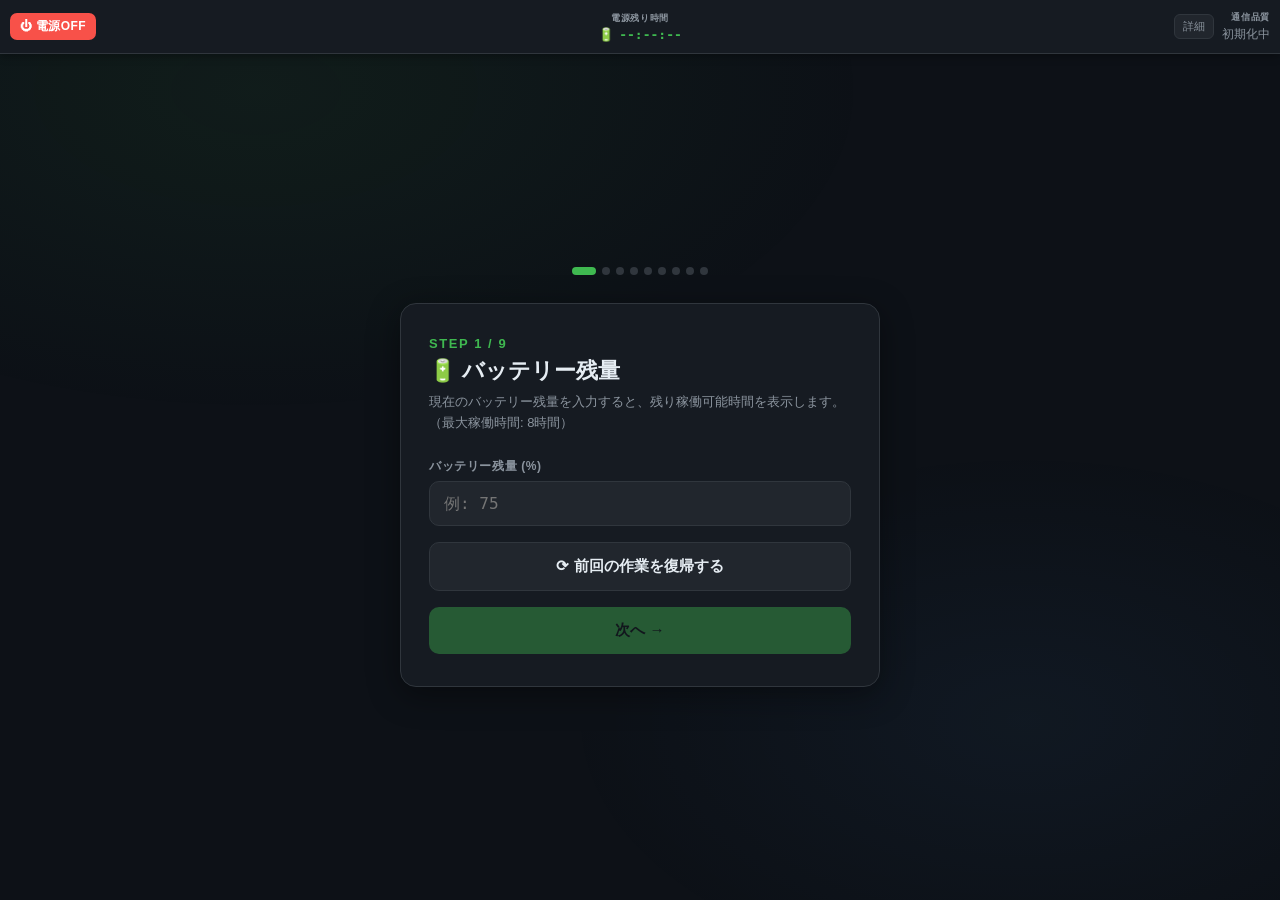
==== commit 4184420d: "到達半径を選ぶSTEP7を追加（デフォルト10cm、計画ファイル読込時も選択可） Co-Authored-By: Claude Opus 5.5 <noreply@anthropic.com>" ====
--- a/templates/SoccerCalculation.html
+++ b/templates/SoccerCalculation.html
@@ -470,7 +470,7 @@
 <div class="screen active" id="screen-1">
   <div class="step-indicator" id="steps-1"></div>
   <div class="card">
-    <div class="screen-title">Step 1 / 8</div>
+    <div class="screen-title">Step 1 / 9</div>
     <h2>🔋 バッテリー残量</h2>
     <p class="screen-desc">現在のバッテリー残量を入力すると、残り稼働可能時間を表示します。（最大稼働時間: 8時間）</p>
 
@@ -498,7 +498,7 @@
   <div class="step-indicator" id="steps-2"></div>
   <div class="card">
     <button class="btn-back" onclick="goToScreen(1)">← 前の画面へ</button>
-    <div class="screen-title">Step 2 / 8</div>
+    <div class="screen-title">Step 2 / 9</div>
     <h2>🧭 コンパス許可</h2>
     <p class="screen-desc">方向矢印表示のため、デバイスのコンパス（方位センサー）へのアクセスを許可してください。</p>
 
@@ -516,7 +516,7 @@
   <div class="step-indicator" id="steps-3"></div>
   <div class="card">
     <button class="btn-back" onclick="goToScreen(2)">← 前の画面へ</button>
-    <div class="screen-title">Step 3 / 8</div>
+    <div class="screen-title">Step 3 / 9</div>
     <h2>📡 現在地の取得</h2>
     <p class="screen-desc">GNSSレシーバーからの位置情報の受信を開始します。</p>
 
@@ -537,7 +537,7 @@
   <div class="step-indicator" id="steps-4"></div>
   <div class="card">
     <button class="btn-back" onclick="goToScreen(3)">← 前の画面へ</button>
-    <div class="screen-title">Step 4 / 8</div>
+    <div class="screen-title">Step 4 / 9</div>
     <h2>📍 基準点（CP）の設定</h2>
     <p class="screen-desc">植林の基準となる地点を設定します。</p>
 
@@ -606,7 +606,7 @@
   <div class="step-indicator" id="steps-5"></div>
   <div class="card">
     <button class="btn-back" onclick="goToScreen(4)">← 前の画面へ</button>
-    <div class="screen-title">Step 5 / 8</div>
+    <div class="screen-title">Step 5 / 9</div>
     <h2>🌲 植林パラメータ</h2>
     <p class="screen-desc">植林間隔と本数を指定してください。</p>
 
@@ -653,7 +653,7 @@
   <div class="step-indicator" id="steps-6"></div>
   <div class="card">
     <button class="btn-back" onclick="goToScreen(5)">← 前の画面へ</button>
-    <div class="screen-title">Step 6 / 8</div>
+    <div class="screen-title">Step 6 / 9</div>
     <h2>🧭 方位角の指定</h2>
     <p class="screen-desc">植林ポイントを配置する方向（方位角）を決定します。</p>
 
@@ -705,15 +705,43 @@
 </div>
 </div>
 
-<!-- ========== SCREEN 7: NAVIGATION ========== -->
-<div class="screen" id="screen-7" style="gap:0; padding:16px 20px 32px; justify-content:space-between;">
+<!-- ========== SCREEN 7: ARRIVAL RADIUS ========== -->
+<div class="screen" id="screen-7">
   <div class="step-indicator" id="steps-7"></div>
+  <div class="card">
+    <button class="btn-back" onclick="goToScreen(radiusBackScreen)">← 前の画面へ</button>
+    <div class="screen-title">Step 7 / 9</div>
+    <h2>🎯 到達半径の指定</h2>
+    <p class="screen-desc">目標地点からこの距離以内に入ったら「到着」と判定します。</p>
+
+    <div class="field">
+      <label>到達半径 (cm)</label>
+      <input type="number" id="arrival_radius_cm" min="1" step="1" value="10" inputmode="decimal">
+    </div>
+    <div class="nav-row" style="margin-bottom:8px;">
+      <button class="btn btn-secondary" style="margin-top:0;" onclick="setArrivalRadiusPreset(10)">10 cm</button>
+      <button class="btn btn-secondary" style="margin-top:0;" onclick="setArrivalRadiusPreset(30)">30 cm</button>
+      <button class="btn btn-secondary" style="margin-top:0;" onclick="setArrivalRadiusPreset(100)">1 m</button>
+    </div>
+
+    <div id="radius-status" class="info-box hidden"></div>
+
+    <button class="btn btn-primary" onclick="applyArrivalRadius()" style="margin-top:8px;">
+      ナビ開始 →
+    </button>
+</div>
+</div>
+
+<!-- ========== SCREEN 8: NAVIGATION ========== -->
+<div class="screen" id="screen-8" style="gap:0; padding:16px 20px 32px; justify-content:space-between;">
+  <div class="step-indicator" id="steps-8"></div>
 
   <!-- 矢印 + 距離(cm) -->
   <div style="display:flex; flex-direction:column; align-items:center; flex:1; justify-content:center; gap:10px;">
     <canvas id="direction-arrow" width="220" height="220"></canvas>
     <div id="nav-dist-cm" style="font-size:52px; font-weight:700; font-family:'DM Mono',monospace; color:var(--accent); line-height:1;">--</div>
     <div style="font-size:14px; color:var(--text2); letter-spacing:.05em;">cm</div>
+    <div id="nav-radius" style="font-size:12px; color:var(--text2);">到達半径 10 cm</div>
   </div>
 
   <!-- 進捗 -->
@@ -734,17 +762,17 @@
   </div>
 
   <!-- 完了 -->
-  <button class="btn btn-primary" id="btn-7-next" onclick="goToScreen(8)" disabled style="width:100%; max-width:400px; margin:0 auto; display:block;">
+  <button class="btn btn-primary" id="btn-8-next" onclick="goToScreen(9)" disabled style="width:100%; max-width:400px; margin:0 auto; display:block;">
     完了
   </button>
 </div>
 
-<!-- ========== SCREEN 8: FINISH ========== -->
-<div class="screen" id="screen-8">
-  <div class="step-indicator" id="steps-8"></div>
+<!-- ========== SCREEN 9: FINISH ========== -->
+<div class="screen" id="screen-9">
+  <div class="step-indicator" id="steps-9"></div>
   <div class="card">
-    <button class="btn-back" onclick="goToScreen(7)">← 前の画面へ</button>
-    <div class="screen-title">Step 8 / 8</div>
+    <button class="btn-back" onclick="goToScreen(8)">← 前の画面へ</button>
+    <div class="screen-title">Step 9 / 9</div>
     <h2>🎉 作業完了</h2>
     <p class="screen-desc">すべての植林ポイントへの誘導が完了しました。到着ログをダウンロードできます。</p>
 
@@ -861,7 +889,7 @@
 <!-- ========== HIDDEN FORM FIELDS (used by script.js logic) ========== -->
 <!-- shape is fixed to "tree" -->
 <input type="hidden" id="shape" value="tree">
-<!-- threshold fixed to high precision -->
+<!-- 到達判定の閾値は STEP7 で指定（arrival_radius_cm）。この値は使っていない -->
 <input type="hidden" id="threshold-selector" value="high">
 
 <script>
@@ -881,7 +909,7 @@
 
 // ===== STEP DOTS =====
 function renderStepDots() {
-  const total = 8;
+  const total = 9;
   for (let s = 1; s <= total; s++) {
     const el = document.getElementById(`steps-${s}`);
     if (!el) continue;
@@ -899,8 +927,8 @@
   const prev = document.getElementById(`screen-${currentScreen}`);
   const next = document.getElementById(`screen-${n}`);
   if (!next) return;
-  // STEP7 を離れるときは電力モニタのポーリングを止める
-  if (currentScreen === 7 && n !== 7 && typeof stopPowerMonitor === 'function') {
+  // STEP8（ナビ）を離れるときは電力モニタのポーリングを止める
+  if (currentScreen === 8 && n !== 8 && typeof stopPowerMonitor === 'function') {
     stopPowerMonitor();
   }
   prev.classList.remove('active');
@@ -915,10 +943,10 @@
 
   document.getElementById('distance').style.display = 'none';
 
-  if (n === 7) {
+  if (n === 8) {
     startNavigation();
   }
-  if (n === 8) {
+  if (n === 9) {
     renderFinishScreen();
   }
 }
@@ -1029,6 +1057,13 @@
     reached = s.reached || new Array(corners.length).fill(false);
   }
 
+  // Restore arrival radius
+  if (s.arrivalRadiusCm) {
+    document.getElementById('arrival_radius_cm').value = s.arrivalRadiusCm;
+    setArrivalThreshold(s.arrivalRadiusCm);
+  }
+  if (s.radiusBackScreen) radiusBackScreen = s.radiusBackScreen;
+
   // Restore arrival logs
   if (s.arrivalLogs && Array.isArray(s.arrivalLogs)) {
     arrivalLogs = s.arrivalLogs;
@@ -1045,8 +1080,8 @@
 
   setTimeout(() => {
     goToScreen(Math.max(2, s.currentScreen));
-    if (s.currentScreen >= 7) {
-      document.getElementById('btn-7-next').disabled = nextPointIndex >= corners.length;
+    if (s.currentScreen >= 8) {
+      document.getElementById('btn-8-next').disabled = nextPointIndex >= corners.length;
       updateNavProgress();
       updateNavButtons();
     }
@@ -1069,7 +1104,6 @@
 function ensureGnssWatching() {
   if (gnssStarted) return;
   gnssStarted = true;
-  currentDistanceThreshold = 0.1;
   startWatching();
 }
 
@@ -1144,7 +1178,8 @@
   nextPointIndex = 0;
   reached = new Array(corners.length).fill(false);
   arrivalLogs = [];
-  saveSession({ corners, nextPointIndex, reached, arrivalLogs, planName: plot.name });
+  radiusBackScreen = 4;
+  saveSession({ corners, nextPointIndex, reached, arrivalLogs, planName: plot.name, radiusBackScreen });
 
   // コンパス・GNSS は Step 2〜3 で開始済み。念のため GNSS だけ未開始なら開始する
   ensureGnssWatching();
@@ -1193,9 +1228,6 @@
   if (gnssStarted) return;
   gnssStarted = true;
 
-  // fixed threshold = high precision
-  currentDistanceThreshold = 0.1;
-
   const statusEl = document.getElementById('gnss-start-status');
   const liveEl = document.getElementById('gnss-live');
   const btn = document.getElementById('btn-start-gnss');
@@ -1505,7 +1537,8 @@
     nextPointIndex = 0;
     reached = new Array(corners.length).fill(false);
 
-    saveSession({ corners, nextPointIndex: 0, reached });
+    radiusBackScreen = 6;
+    saveSession({ corners, nextPointIndex: 0, reached, radiusBackScreen });
 
     statusEl.className = 'info-box success';
     statusEl.textContent = `✓ ${corners.length} ポイントを算出しました`;
@@ -1522,6 +1555,37 @@
   });
 }
 
+// ===== ARRIVAL RADIUS (STEP7) =====
+// 計画ファイル読込（STEP4）と通常計算（STEP6）の両方から来るので、戻り先を覚えておく
+let radiusBackScreen = 6;
+
+function setArrivalThreshold(cm) {
+  currentDistanceThreshold = cm / 100;
+  document.getElementById('nav-radius').textContent = `到達半径 ${cm} cm`;
+}
+
+function setArrivalRadiusPreset(cm) {
+  document.getElementById('arrival_radius_cm').value = cm;
+}
+
+function applyArrivalRadius() {
+  const input = document.getElementById('arrival_radius_cm');
+  const statusEl = document.getElementById('radius-status');
+  const cm = parseFloat(input.value);
+  if (!Number.isFinite(cm) || cm < 1) {
+    input.classList.add('input-error');
+    statusEl.classList.remove('hidden');
+    statusEl.className = 'info-box error';
+    statusEl.textContent = '✕ 1 cm 以上の値を入力してください';
+    return;
+  }
+  input.classList.remove('input-error');
+  statusEl.classList.add('hidden');
+  setArrivalThreshold(cm);
+  saveSession({ arrivalRadiusCm: cm });
+  goToScreen(8);
+}
+
 // ===== NAVIGATION SCREEN =====
 function startNavigation() {
   updateNavProgress();
@@ -1535,7 +1599,7 @@
   document.getElementById('nav-progress-text').textContent = `${done} / ${total}`;
   document.getElementById('nav-progress-bar').style.width = total > 0 ? `${(done/total)*100}%` : '0%';
   if (done >= total && total > 0) {
-    document.getElementById('btn-7-next').disabled = false;
+    document.getElementById('btn-8-next').disabled = false;
   }
 }
 
@@ -1663,8 +1727,8 @@
   _origUpdateNext && _origUpdateNext();
   if (nextPointIndex >= corners.length && corners.length > 0) {
     updateNavProgress();
-    document.getElementById('btn-7-next').disabled = false;
-    setTimeout(() => goToScreen(8), 800);
+    document.getElementById('btn-8-next').disabled = false;
+    setTimeout(() => goToScreen(9), 800);
   }
 };
 
@@ -1675,7 +1739,7 @@
   updateNavProgress();
   saveSession({ nextPointIndex, reached });
   if (nextPointIndex >= corners.length && corners.length > 0) {
-    setTimeout(() => goToScreen(8), 800);
+    setTimeout(() => goToScreen(9), 800);
   }
 };
 
@@ -1892,7 +1956,7 @@
   _origStW2 && _origStW2();
 };
 
-// STEP7 表示時フック
+// STEP8 表示時フック
 const _origStartNav = window.startNavigation;
 window.startNavigation = function() {
   debugLog('=== startNavigation() ===', '#f0883e');
@@ -1935,7 +1999,7 @@
   });
 }
 
-// STEP7表示中は1秒ごとに更新
+// STEP8表示中は1秒ごとに更新
 function startPowerMonitor() {
   if (_powerMonitorInterval) return;
   updatePowerMonitor();
@@ -1966,7 +2030,7 @@
   }
 };
 
-// updateDistanceAndAzimuth: screen-7のcm表示・緯度経度表示も更新
+// updateDistanceAndAzimuth: screen-8のcm表示・緯度経度表示も更新
 const _origUpdateDA = window.updateDistanceAndAzimuth;
 window.updateDistanceAndAzimuth = function(idx, data) {
   _origUpdateDA(idx, data);
